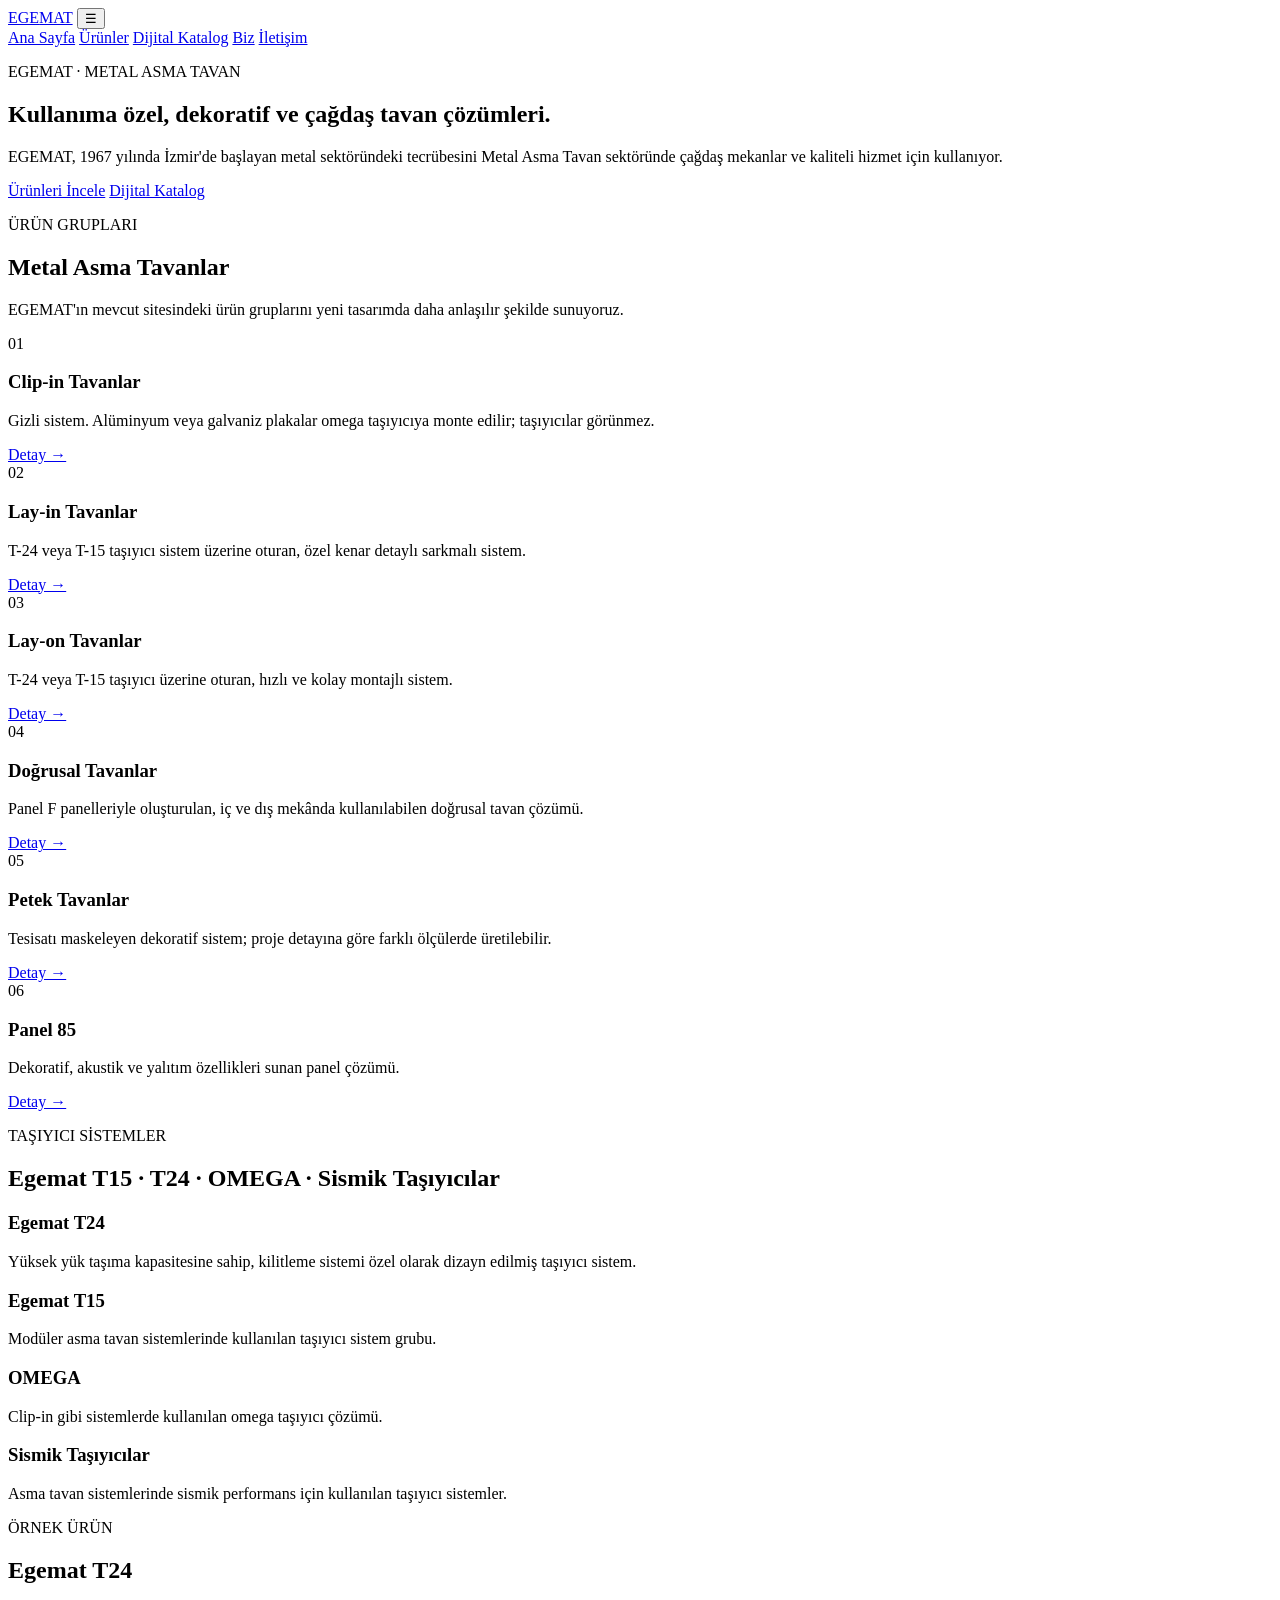
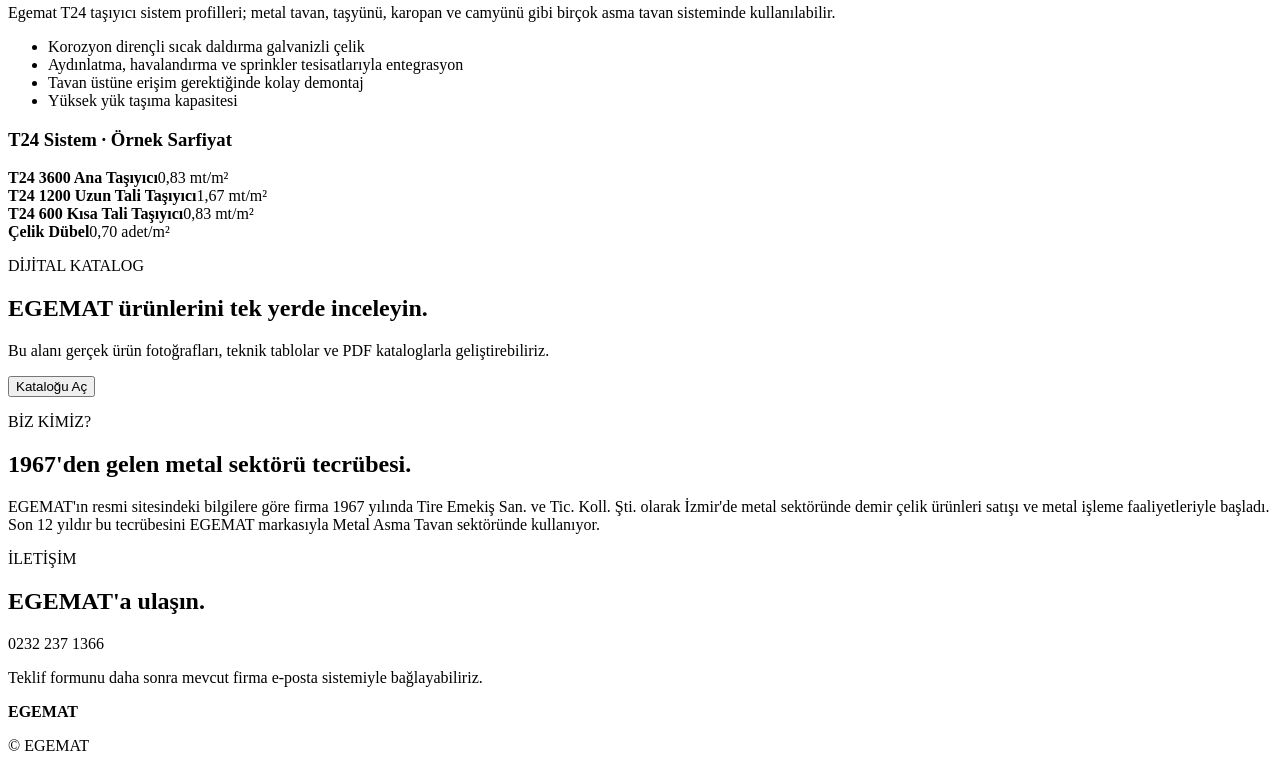
==== index.html @ 09c75f7e "Add files via upload" ====
<!DOCTYPE html>
<html lang="tr">
<head>
<meta charset="UTF-8">
<meta name="viewport" content="width=device-width, initial-scale=1.0">
<meta name="description" content="EGEMAT Metal Asma Tavan Sistemleri">
<title>EGEMAT | Metal Asma Tavan Sistemleri</title>
<link rel="stylesheet" href="css/style.css">
</head>
<body>
<header class="header">
  <div class="container nav">
    <a class="logo" href="#anasayfa">EGE<span>MAT</span></a>
    <button class="menu-toggle" aria-label="Menü">☰</button>
    <nav class="menu">
      <a href="#anasayfa">Ana Sayfa</a>
      <a href="#urunler">Ürünler</a>
      <a href="#katalog">Dijital Katalog</a>
      <a href="#hakkimizda">Biz</a>
      <a href="#iletisim">İletişim</a>
    </nav>
  </div>
</header>

<main>
<section id="anasayfa" class="hero">
  <div class="container hero-content">
    <p class="eyebrow">EGEMAT · METAL ASMA TAVAN</p>
    <h1>Kullanıma özel, dekoratif ve çağdaş tavan çözümleri.</h1>
    <p>EGEMAT, 1967 yılında İzmir'de başlayan metal sektöründeki tecrübesini Metal Asma Tavan sektöründe çağdaş mekanlar ve kaliteli hizmet için kullanıyor.</p>
    <div class="buttons">
      <a class="btn primary" href="#urunler">Ürünleri İncele</a>
      <a class="btn light" href="#katalog">Dijital Katalog</a>
    </div>
  </div>
</section>

<section id="urunler" class="section">
  <div class="container">
    <p class="eyebrow">ÜRÜN GRUPLARI</p>
    <h2>Metal Asma Tavanlar</h2>
    <p class="lead">EGEMAT'ın mevcut sitesindeki ürün gruplarını yeni tasarımda daha anlaşılır şekilde sunuyoruz.</p>
    <div class="grid">
      <article class="card"><span>01</span><h3>Clip-in Tavanlar</h3><p>Gizli sistem. Alüminyum veya galvaniz plakalar omega taşıyıcıya monte edilir; taşıyıcılar görünmez.</p><a href="#detay">Detay →</a></article>
      <article class="card"><span>02</span><h3>Lay-in Tavanlar</h3><p>T-24 veya T-15 taşıyıcı sistem üzerine oturan, özel kenar detaylı sarkmalı sistem.</p><a href="#detay">Detay →</a></article>
      <article class="card"><span>03</span><h3>Lay-on Tavanlar</h3><p>T-24 veya T-15 taşıyıcı üzerine oturan, hızlı ve kolay montajlı sistem.</p><a href="#detay">Detay →</a></article>
      <article class="card"><span>04</span><h3>Doğrusal Tavanlar</h3><p>Panel F panelleriyle oluşturulan, iç ve dış mekânda kullanılabilen doğrusal tavan çözümü.</p><a href="#detay">Detay →</a></article>
      <article class="card"><span>05</span><h3>Petek Tavanlar</h3><p>Tesisatı maskeleyen dekoratif sistem; proje detayına göre farklı ölçülerde üretilebilir.</p><a href="#detay">Detay →</a></article>
      <article class="card"><span>06</span><h3>Panel 85</h3><p>Dekoratif, akustik ve yalıtım özellikleri sunan panel çözümü.</p><a href="#detay">Detay →</a></article>
    </div>
  </div>
</section>

<section class="dark-section">
  <div class="container">
    <p class="eyebrow">TAŞIYICI SİSTEMLER</p>
    <h2>Egemat T15 · T24 · OMEGA · Sismik Taşıyıcılar</h2>
    <div class="grid">
      <article class="mini-card"><h3>Egemat T24</h3><p>Yüksek yük taşıma kapasitesine sahip, kilitleme sistemi özel olarak dizayn edilmiş taşıyıcı sistem.</p></article>
      <article class="mini-card"><h3>Egemat T15</h3><p>Modüler asma tavan sistemlerinde kullanılan taşıyıcı sistem grubu.</p></article>
      <article class="mini-card"><h3>OMEGA</h3><p>Clip-in gibi sistemlerde kullanılan omega taşıyıcı çözümü.</p></article>
      <article class="mini-card"><h3>Sismik Taşıyıcılar</h3><p>Asma tavan sistemlerinde sismik performans için kullanılan taşıyıcı sistemler.</p></article>
    </div>
  </div>
</section>

<section id="detay" class="section detail">
  <div class="container two-col">
    <div>
      <p class="eyebrow">ÖRNEK ÜRÜN</p>
      <h2>Egemat T24</h2>
      <p>Egemat T24 taşıyıcı sistem profilleri; metal tavan, taşyünü, karopan ve camyünü gibi birçok asma tavan sisteminde kullanılabilir.</p>
      <ul>
        <li>Korozyon dirençli sıcak daldırma galvanizli çelik</li>
        <li>Aydınlatma, havalandırma ve sprinkler tesisatlarıyla entegrasyon</li>
        <li>Tavan üstüne erişim gerektiğinde kolay demontaj</li>
        <li>Yüksek yük taşıma kapasitesi</li>
      </ul>
    </div>
    <div class="spec">
      <h3>T24 Sistem · Örnek Sarfiyat</h3>
      <div><b>T24 3600 Ana Taşıyıcı</b><span>0,83 mt/m²</span></div>
      <div><b>T24 1200 Uzun Tali Taşıyıcı</b><span>1,67 mt/m²</span></div>
      <div><b>T24 600 Kısa Tali Taşıyıcı</b><span>0,83 mt/m²</span></div>
      <div><b>Çelik Dübel</b><span>0,70 adet/m²</span></div>
    </div>
  </div>
</section>

<section id="katalog" class="catalog">
  <div class="container">
    <p class="eyebrow">DİJİTAL KATALOG</p>
    <h2>EGEMAT ürünlerini tek yerde inceleyin.</h2>
    <p>Bu alanı gerçek ürün fotoğrafları, teknik tablolar ve PDF kataloglarla geliştirebiliriz.</p>
    <button class="btn primary" id="catalogButton">Kataloğu Aç</button>
  </div>
</section>

<section id="hakkimizda" class="section">
  <div class="container two-col">
    <div>
      <p class="eyebrow">BİZ KİMİZ?</p>
      <h2>1967'den gelen metal sektörü tecrübesi.</h2>
    </div>
    <p>EGEMAT'ın resmi sitesindeki bilgilere göre firma 1967 yılında Tire Emekiş San. ve Tic. Koll. Şti. olarak İzmir'de metal sektöründe demir çelik ürünleri satışı ve metal işleme faaliyetleriyle başladı. Son 12 yıldır bu tecrübesini EGEMAT markasıyla Metal Asma Tavan sektöründe kullanıyor.</p>
  </div>
</section>

<section id="iletisim" class="contact">
  <div class="container">
    <p class="eyebrow">İLETİŞİM</p>
    <h2>EGEMAT'a ulaşın.</h2>
    <p class="phone">0232 237 1366</p>
    <p>Teklif formunu daha sonra mevcut firma e-posta sistemiyle bağlayabiliriz.</p>
  </div>
</section>
</main>

<footer><div class="container"><b>EGE<span>MAT</span></b><p>© <span id="year"></span> EGEMAT</p></div></footer>
<script src="js/script.js"></script>
</body>
</html>
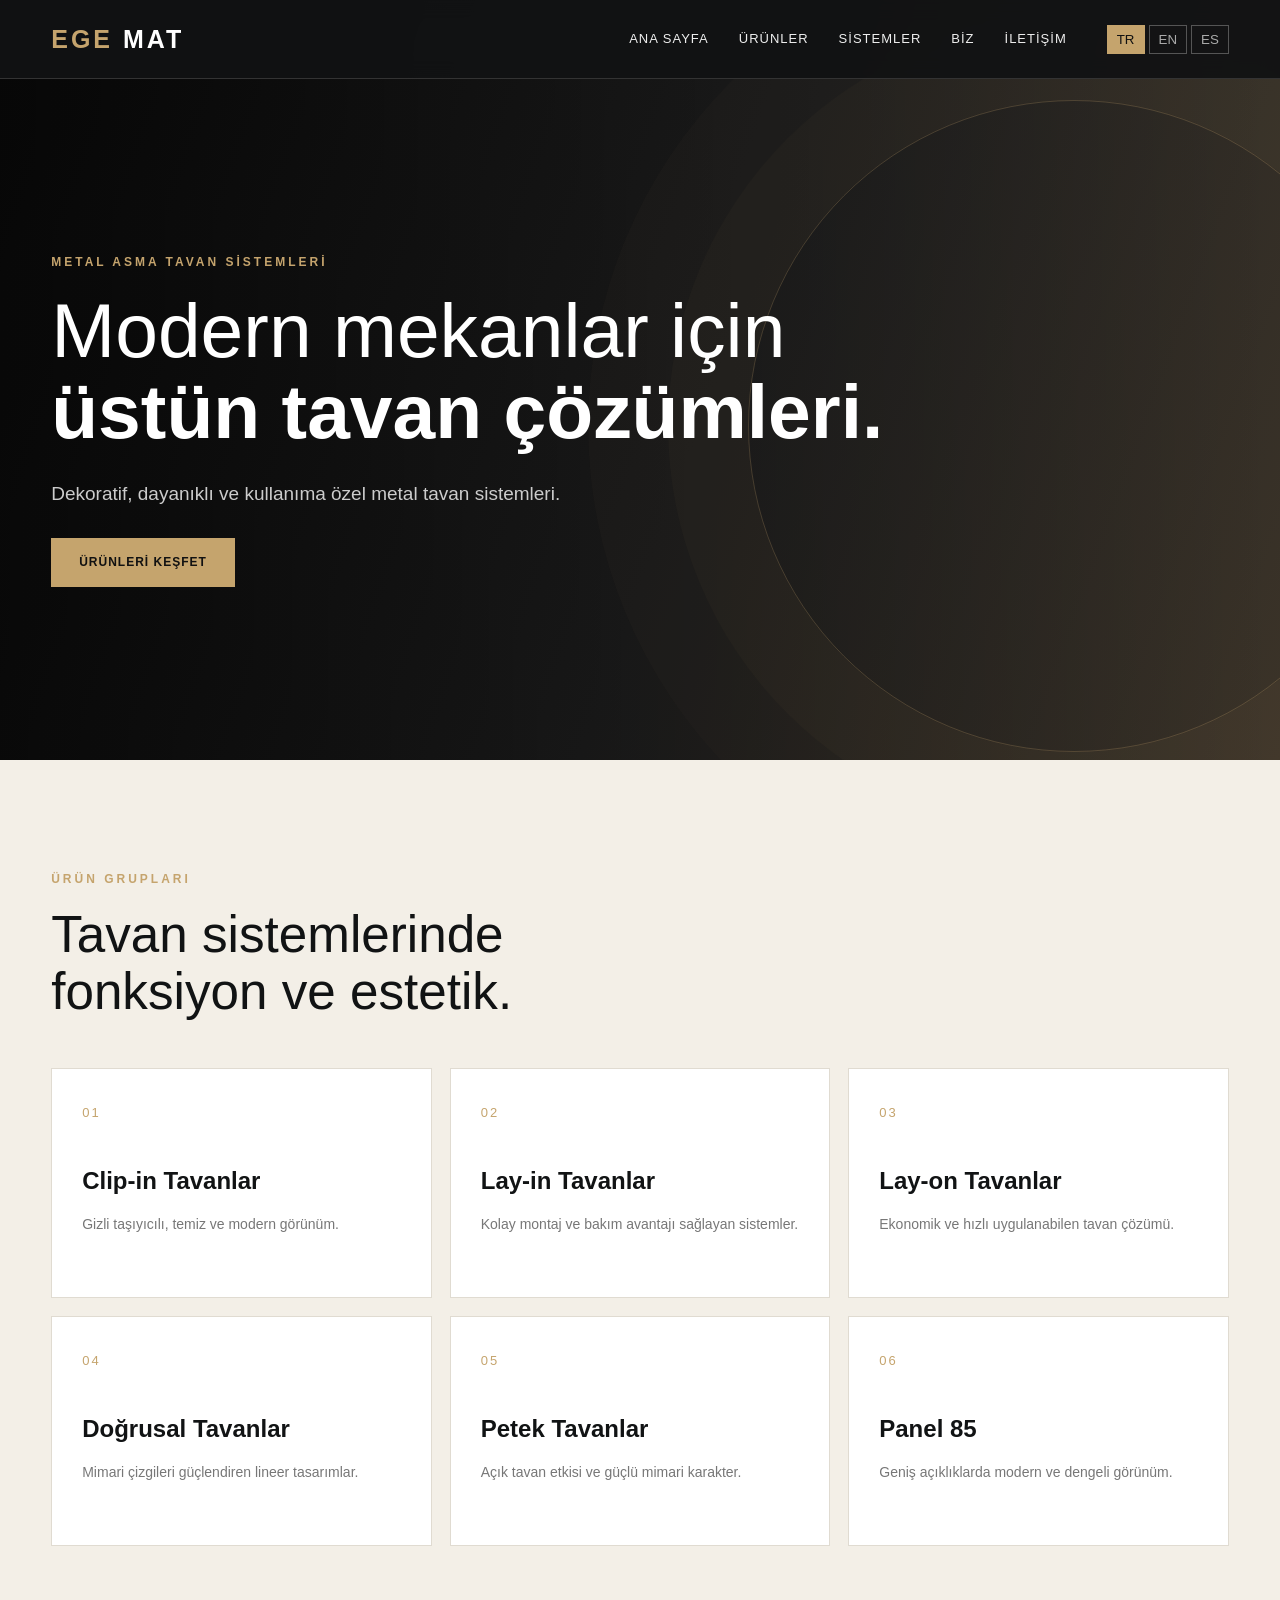
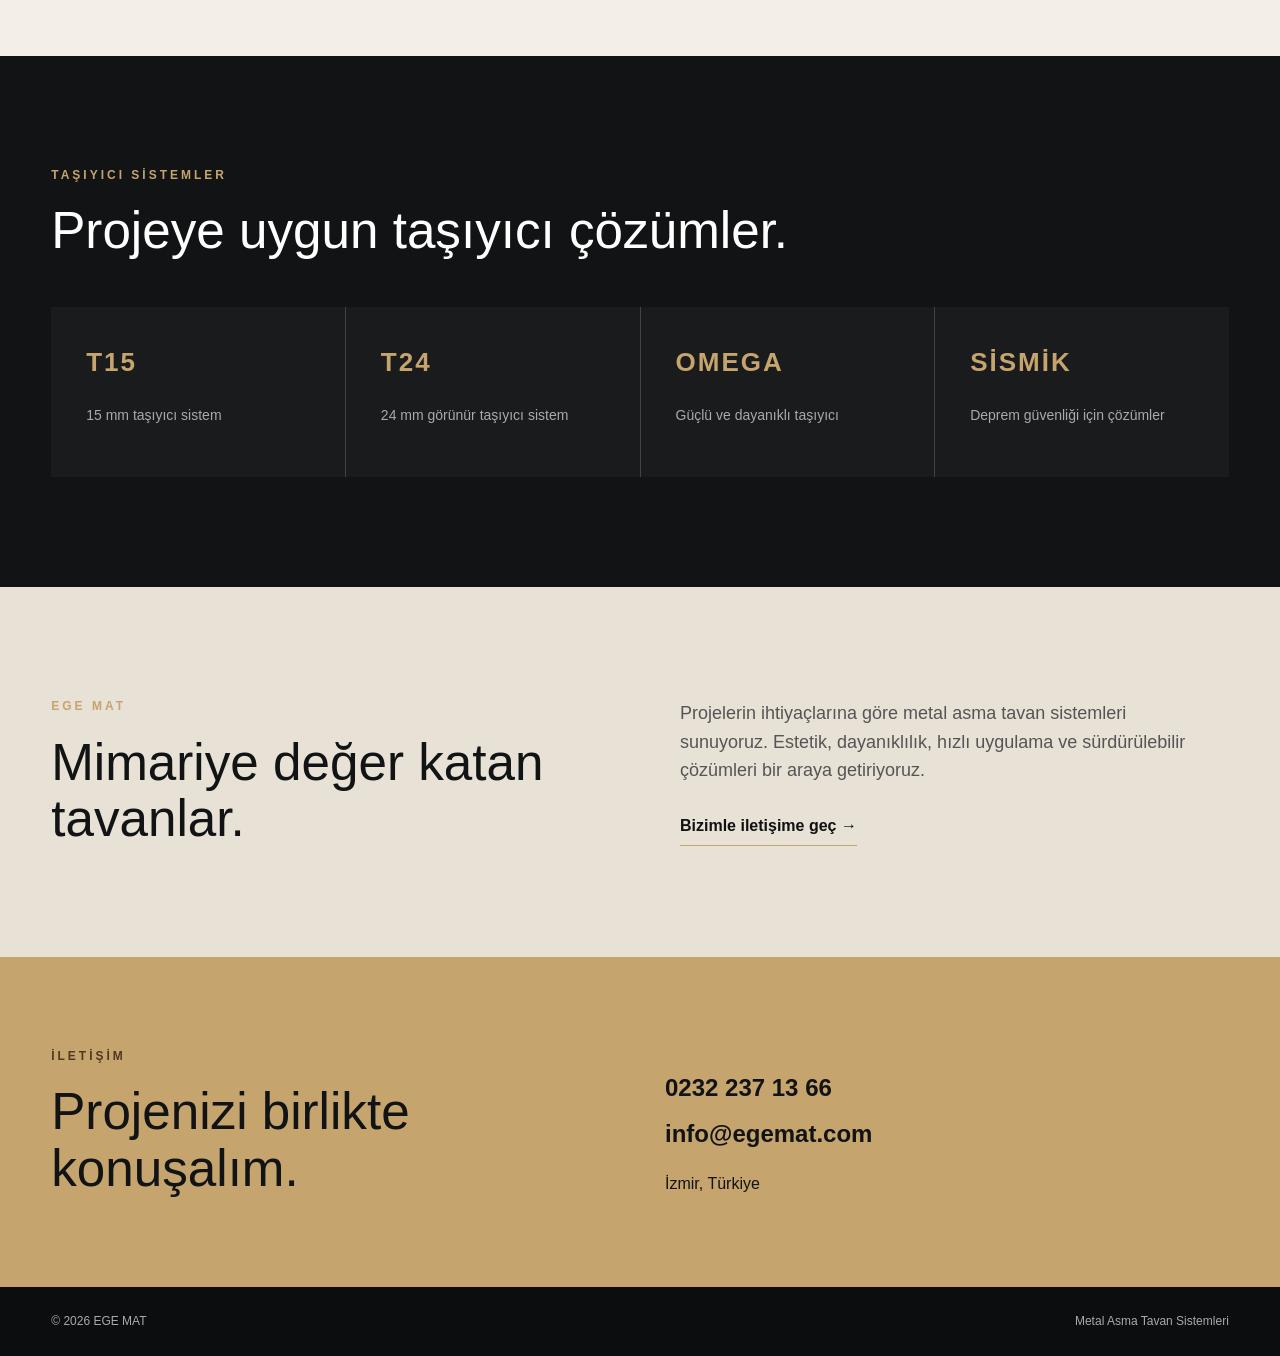
==== commit ac19f0fa: "Add files via upload" ====
--- a/index.html
+++ b/index.html
@@ -1,122 +1,101 @@
 <!DOCTYPE html>
 <html lang="tr">
 <head>
-<meta charset="UTF-8">
-<meta name="viewport" content="width=device-width, initial-scale=1.0">
-<meta name="description" content="EGEMAT Metal Asma Tavan Sistemleri">
-<title>EGEMAT | Metal Asma Tavan Sistemleri</title>
-<link rel="stylesheet" href="css/style.css">
+  <meta charset="UTF-8">
+  <meta name="viewport" content="width=device-width, initial-scale=1.0">
+  <meta name="description" content="EGE MAT - Metal asma tavan sistemleri ve dekoratif tavan çözümleri.">
+  <title>EGE MAT | Metal Asma Tavan Sistemleri</title>
+  <link rel="stylesheet" href="style.css">
 </head>
 <body>
 <header class="header">
   <div class="container nav">
-    <a class="logo" href="#anasayfa">EGE<span>MAT</span></a>
-    <button class="menu-toggle" aria-label="Menü">☰</button>
+    <a class="logo" href="#home"><span>EGE</span> MAT</a>
+    <button class="menu-toggle" aria-label="Menüyü aç">☰</button>
     <nav class="menu">
-      <a href="#anasayfa">Ana Sayfa</a>
-      <a href="#urunler">Ürünler</a>
-      <a href="#katalog">Dijital Katalog</a>
-      <a href="#hakkimizda">Biz</a>
-      <a href="#iletisim">İletişim</a>
+      <a href="#home" data-i18n="navHome">Ana Sayfa</a>
+      <a href="#products" data-i18n="navProducts">Ürünler</a>
+      <a href="#systems" data-i18n="navSystems">Sistemler</a>
+      <a href="#about" data-i18n="navAbout">Biz</a>
+      <a href="#contact" data-i18n="navContact">İletişim</a>
+      <div class="languages">
+        <button data-lang="tr" class="active">TR</button>
+        <button data-lang="en">EN</button>
+        <button data-lang="es">ES</button>
+      </div>
     </nav>
   </div>
 </header>
 
 <main>
-<section id="anasayfa" class="hero">
+<section id="home" class="hero">
+  <div class="hero-overlay"></div>
   <div class="container hero-content">
-    <p class="eyebrow">EGEMAT · METAL ASMA TAVAN</p>
-    <h1>Kullanıma özel, dekoratif ve çağdaş tavan çözümleri.</h1>
-    <p>EGEMAT, 1967 yılında İzmir'de başlayan metal sektöründeki tecrübesini Metal Asma Tavan sektöründe çağdaş mekanlar ve kaliteli hizmet için kullanıyor.</p>
-    <div class="buttons">
-      <a class="btn primary" href="#urunler">Ürünleri İncele</a>
-      <a class="btn light" href="#katalog">Dijital Katalog</a>
+    <p class="eyebrow" data-i18n="eyebrow">METAL ASMA TAVAN SİSTEMLERİ</p>
+    <h1 data-i18n="heroTitle">Modern mekanlar için<br><strong>üstün tavan çözümleri.</strong></h1>
+    <p class="hero-text" data-i18n="heroText">Dekoratif, dayanıklı ve kullanıma özel metal tavan sistemleri.</p>
+    <a class="btn" href="#products" data-i18n="discover">Ürünleri Keşfet</a>
+  </div>
+</section>
+
+<section id="products" class="section">
+  <div class="container">
+    <div class="section-head">
+      <p class="eyebrow" data-i18n="productEyebrow">ÜRÜN GRUPLARI</p>
+      <h2 data-i18n="productTitle">Tavan sistemlerinde<br>fonksiyon ve estetik.</h2>
+    </div>
+    <div class="cards">
+      <article class="card"><span>01</span><h3 data-i18n="p1">Clip-in Tavanlar</h3><p data-i18n="p1d">Gizli taşıyıcılı, temiz ve modern görünüm.</p></article>
+      <article class="card"><span>02</span><h3 data-i18n="p2">Lay-in Tavanlar</h3><p data-i18n="p2d">Kolay montaj ve bakım avantajı sağlayan sistemler.</p></article>
+      <article class="card"><span>03</span><h3 data-i18n="p3">Lay-on Tavanlar</h3><p data-i18n="p3d">Ekonomik ve hızlı uygulanabilen tavan çözümü.</p></article>
+      <article class="card"><span>04</span><h3 data-i18n="p4">Doğrusal Tavanlar</h3><p data-i18n="p4d">Mimari çizgileri güçlendiren lineer tasarımlar.</p></article>
+      <article class="card"><span>05</span><h3 data-i18n="p5">Petek Tavanlar</h3><p data-i18n="p5d">Açık tavan etkisi ve güçlü mimari karakter.</p></article>
+      <article class="card"><span>06</span><h3 data-i18n="p6">Panel 85</h3><p data-i18n="p6d">Geniş açıklıklarda modern ve dengeli görünüm.</p></article>
     </div>
   </div>
 </section>
 
-<section id="urunler" class="section">
+<section id="systems" class="dark-section">
   <div class="container">
-    <p class="eyebrow">ÜRÜN GRUPLARI</p>
-    <h2>Metal Asma Tavanlar</h2>
-    <p class="lead">EGEMAT'ın mevcut sitesindeki ürün gruplarını yeni tasarımda daha anlaşılır şekilde sunuyoruz.</p>
-    <div class="grid">
-      <article class="card"><span>01</span><h3>Clip-in Tavanlar</h3><p>Gizli sistem. Alüminyum veya galvaniz plakalar omega taşıyıcıya monte edilir; taşıyıcılar görünmez.</p><a href="#detay">Detay →</a></article>
-      <article class="card"><span>02</span><h3>Lay-in Tavanlar</h3><p>T-24 veya T-15 taşıyıcı sistem üzerine oturan, özel kenar detaylı sarkmalı sistem.</p><a href="#detay">Detay →</a></article>
-      <article class="card"><span>03</span><h3>Lay-on Tavanlar</h3><p>T-24 veya T-15 taşıyıcı üzerine oturan, hızlı ve kolay montajlı sistem.</p><a href="#detay">Detay →</a></article>
-      <article class="card"><span>04</span><h3>Doğrusal Tavanlar</h3><p>Panel F panelleriyle oluşturulan, iç ve dış mekânda kullanılabilen doğrusal tavan çözümü.</p><a href="#detay">Detay →</a></article>
-      <article class="card"><span>05</span><h3>Petek Tavanlar</h3><p>Tesisatı maskeleyen dekoratif sistem; proje detayına göre farklı ölçülerde üretilebilir.</p><a href="#detay">Detay →</a></article>
-      <article class="card"><span>06</span><h3>Panel 85</h3><p>Dekoratif, akustik ve yalıtım özellikleri sunan panel çözümü.</p><a href="#detay">Detay →</a></article>
+    <div class="section-head">
+      <p class="eyebrow">TAŞIYICI SİSTEMLER</p>
+      <h2 data-i18n="systemTitle">Projeye uygun taşıyıcı çözümler.</h2>
+    </div>
+    <div class="system-grid">
+      <div><b>T15</b><p>15 mm taşıyıcı sistem</p></div>
+      <div><b>T24</b><p>24 mm görünür taşıyıcı sistem</p></div>
+      <div><b>OMEGA</b><p>Güçlü ve dayanıklı taşıyıcı</p></div>
+      <div><b>SİSMİK</b><p>Deprem güvenliği için çözümler</p></div>
     </div>
   </div>
 </section>
 
-<section class="dark-section">
-  <div class="container">
-    <p class="eyebrow">TAŞIYICI SİSTEMLER</p>
-    <h2>Egemat T15 · T24 · OMEGA · Sismik Taşıyıcılar</h2>
-    <div class="grid">
-      <article class="mini-card"><h3>Egemat T24</h3><p>Yüksek yük taşıma kapasitesine sahip, kilitleme sistemi özel olarak dizayn edilmiş taşıyıcı sistem.</p></article>
-      <article class="mini-card"><h3>Egemat T15</h3><p>Modüler asma tavan sistemlerinde kullanılan taşıyıcı sistem grubu.</p></article>
-      <article class="mini-card"><h3>OMEGA</h3><p>Clip-in gibi sistemlerde kullanılan omega taşıyıcı çözümü.</p></article>
-      <article class="mini-card"><h3>Sismik Taşıyıcılar</h3><p>Asma tavan sistemlerinde sismik performans için kullanılan taşıyıcı sistemler.</p></article>
+<section id="about" class="section about">
+  <div class="container about-grid">
+    <div>
+      <p class="eyebrow" data-i18n="aboutEyebrow">EGE MAT</p>
+      <h2 data-i18n="aboutTitle">Mimariye değer katan tavanlar.</h2>
+    </div>
+    <div>
+      <p data-i18n="aboutText">Projelerin ihtiyaçlarına göre metal asma tavan sistemleri sunuyoruz. Estetik, dayanıklılık, hızlı uygulama ve sürdürülebilir çözümleri bir araya getiriyoruz.</p>
+      <a class="text-link" href="#contact" data-i18n="contactUs">Bizimle iletişime geç →</a>
     </div>
   </div>
 </section>
 
-<section id="detay" class="section detail">
-  <div class="container two-col">
-    <div>
-      <p class="eyebrow">ÖRNEK ÜRÜN</p>
-      <h2>Egemat T24</h2>
-      <p>Egemat T24 taşıyıcı sistem profilleri; metal tavan, taşyünü, karopan ve camyünü gibi birçok asma tavan sisteminde kullanılabilir.</p>
-      <ul>
-        <li>Korozyon dirençli sıcak daldırma galvanizli çelik</li>
-        <li>Aydınlatma, havalandırma ve sprinkler tesisatlarıyla entegrasyon</li>
-        <li>Tavan üstüne erişim gerektiğinde kolay demontaj</li>
-        <li>Yüksek yük taşıma kapasitesi</li>
-      </ul>
+<section id="contact" class="contact">
+  <div class="container contact-box">
+    <div><p class="eyebrow">İLETİŞİM</p><h2 data-i18n="contactTitle">Projenizi birlikte<br>konuşalım.</h2></div>
+    <div class="contact-info">
+      <a href="tel:+902322371366">0232 237 13 66</a>
+      <a href="mailto:info@egemat.com">info@egemat.com</a>
+      <p>İzmir, Türkiye</p>
     </div>
-    <div class="spec">
-      <h3>T24 Sistem · Örnek Sarfiyat</h3>
-      <div><b>T24 3600 Ana Taşıyıcı</b><span>0,83 mt/m²</span></div>
-      <div><b>T24 1200 Uzun Tali Taşıyıcı</b><span>1,67 mt/m²</span></div>
-      <div><b>T24 600 Kısa Tali Taşıyıcı</b><span>0,83 mt/m²</span></div>
-      <div><b>Çelik Dübel</b><span>0,70 adet/m²</span></div>
-    </div>
-  </div>
-</section>
-
-<section id="katalog" class="catalog">
-  <div class="container">
-    <p class="eyebrow">DİJİTAL KATALOG</p>
-    <h2>EGEMAT ürünlerini tek yerde inceleyin.</h2>
-    <p>Bu alanı gerçek ürün fotoğrafları, teknik tablolar ve PDF kataloglarla geliştirebiliriz.</p>
-    <button class="btn primary" id="catalogButton">Kataloğu Aç</button>
-  </div>
-</section>
-
-<section id="hakkimizda" class="section">
-  <div class="container two-col">
-    <div>
-      <p class="eyebrow">BİZ KİMİZ?</p>
-      <h2>1967'den gelen metal sektörü tecrübesi.</h2>
-    </div>
-    <p>EGEMAT'ın resmi sitesindeki bilgilere göre firma 1967 yılında Tire Emekiş San. ve Tic. Koll. Şti. olarak İzmir'de metal sektöründe demir çelik ürünleri satışı ve metal işleme faaliyetleriyle başladı. Son 12 yıldır bu tecrübesini EGEMAT markasıyla Metal Asma Tavan sektöründe kullanıyor.</p>
-  </div>
-</section>
-
-<section id="iletisim" class="contact">
-  <div class="container">
-    <p class="eyebrow">İLETİŞİM</p>
-    <h2>EGEMAT'a ulaşın.</h2>
-    <p class="phone">0232 237 1366</p>
-    <p>Teklif formunu daha sonra mevcut firma e-posta sistemiyle bağlayabiliriz.</p>
   </div>
 </section>
 </main>
 
-<footer><div class="container"><b>EGE<span>MAT</span></b><p>© <span id="year"></span> EGEMAT</p></div></footer>
-<script src="js/script.js"></script>
+<footer><div class="container"><span>© <span id="year"></span> EGE MAT</span><span data-i18n="footer">Metal Asma Tavan Sistemleri</span></div></footer>
+<script src="script.js"></script>
 </body>
 </html>
--- a/style.css
+++ b/style.css
@@ -0,0 +1,19 @@
+*{box-sizing:border-box;margin:0;padding:0}
+:root{--dark:#111314;--dark2:#191b1c;--gold:#c5a46d;--cream:#f3efe7;--white:#fff;--muted:#777}
+html{scroll-behavior:smooth}
+body{font-family:Arial,Helvetica,sans-serif;color:var(--dark);background:var(--cream);line-height:1.6}
+a{text-decoration:none;color:inherit}.container{width:min(1180px,92%);margin:auto}
+.header{position:fixed;top:0;width:100%;z-index:100;background:rgba(17,19,20,.94);backdrop-filter:blur(10px);border-bottom:1px solid #333}
+.nav{height:78px;display:flex;align-items:center;justify-content:space-between}.logo{font-size:25px;font-weight:800;letter-spacing:3px;color:#fff}.logo span{color:var(--gold)}
+.menu{display:flex;align-items:center;gap:30px}.menu>a{color:#eee;font-size:13px;text-transform:uppercase;letter-spacing:1px;transition:.25s}.menu>a:hover{color:var(--gold)}
+.languages{display:flex;gap:4px;margin-left:10px}.languages button{border:1px solid #555;background:transparent;color:#aaa;padding:6px 9px;cursor:pointer}.languages button.active,.languages button:hover{background:var(--gold);color:#111;border-color:var(--gold)}
+.menu-toggle{display:none;background:none;border:0;color:white;font-size:28px;cursor:pointer}
+.hero{min-height:760px;display:flex;align-items:center;position:relative;background:linear-gradient(110deg,#111 0%,#222 55%,#3b3328 100%);overflow:hidden}.hero:after{content:"";position:absolute;width:650px;height:650px;border:1px solid rgba(197,164,109,.25);border-radius:50%;right:-120px;top:100px;box-shadow:0 0 0 80px rgba(197,164,109,.03),0 0 0 160px rgba(197,164,109,.02)}
+.hero-overlay{position:absolute;inset:0;background:linear-gradient(90deg,rgba(0,0,0,.6),transparent)}.hero-content{position:relative;z-index:2;color:#fff;padding-top:80px}.eyebrow{color:var(--gold);font-size:12px;letter-spacing:3px;font-weight:bold;margin-bottom:18px}.hero h1{font-size:clamp(42px,6vw,78px);line-height:1.05;font-weight:300;max-width:850px}.hero h1 strong{font-weight:700}.hero-text{font-size:19px;color:#ccc;max-width:560px;margin:28px 0}.btn{display:inline-block;background:var(--gold);color:#111;padding:15px 28px;font-weight:bold;letter-spacing:1px;text-transform:uppercase;font-size:12px;transition:.25s}.btn:hover{transform:translateY(-3px);background:#ddc18e}
+.section{padding:110px 0}.section-head{margin-bottom:48px}.section-head h2,.about h2,.contact h2{font-size:clamp(34px,4vw,54px);line-height:1.1;font-weight:500}.cards{display:grid;grid-template-columns:repeat(3,1fr);gap:18px}.card{min-height:230px;background:#fff;padding:30px;border:1px solid #e0dbd1;transition:.3s;position:relative}.card:hover{transform:translateY(-6px);box-shadow:0 18px 40px rgba(0,0,0,.08)}.card span{color:var(--gold);font-size:13px;letter-spacing:2px}.card h3{font-size:24px;margin:38px 0 12px}.card p{color:#777;font-size:14px}
+.dark-section{background:var(--dark);color:white;padding:110px 0}.system-grid{display:grid;grid-template-columns:repeat(4,1fr);gap:1px;background:#444}.system-grid div{background:var(--dark2);padding:35px;min-height:170px}.system-grid b{font-size:26px;color:var(--gold);letter-spacing:2px}.system-grid p{color:#aaa;margin-top:20px;font-size:14px}
+.about{background:#e7e1d6}.about-grid{display:grid;grid-template-columns:1fr 1fr;gap:80px;align-items:center}.about p:not(.eyebrow){color:#555;font-size:18px;max-width:520px}.text-link{display:inline-block;margin-top:28px;color:#111;font-weight:bold;border-bottom:1px solid var(--gold);padding-bottom:6px}
+.contact{background:var(--gold);padding:90px 0}.contact-box{display:grid;grid-template-columns:1fr 1fr;gap:50px;align-items:end}.contact .eyebrow{color:#4d3b20}.contact-info{display:flex;flex-direction:column;gap:8px}.contact-info a{font-size:24px;font-weight:bold}.contact-info p{margin-top:10px}
+footer{background:#0c0d0e;color:#aaa;padding:25px 0;font-size:12px}footer .container{display:flex;justify-content:space-between}
+@media(max-width:800px){.menu-toggle{display:block}.menu{display:none;position:absolute;top:78px;left:0;right:0;background:#111;padding:20px;flex-direction:column;align-items:stretch;gap:0}.menu.open{display:flex}.menu>a{padding:14px 4%;border-bottom:1px solid #292929}.languages{margin:15px 0 0}.hero{min-height:650px}.cards{grid-template-columns:1fr 1fr}.system-grid{grid-template-columns:1fr 1fr}.about-grid,.contact-box{grid-template-columns:1fr;gap:35px}}
+@media(max-width:520px){.cards{grid-template-columns:1fr}.system-grid{grid-template-columns:1fr}.section,.dark-section{padding:75px 0}.hero h1{font-size:42px}footer .container{flex-direction:column;gap:8px}}
